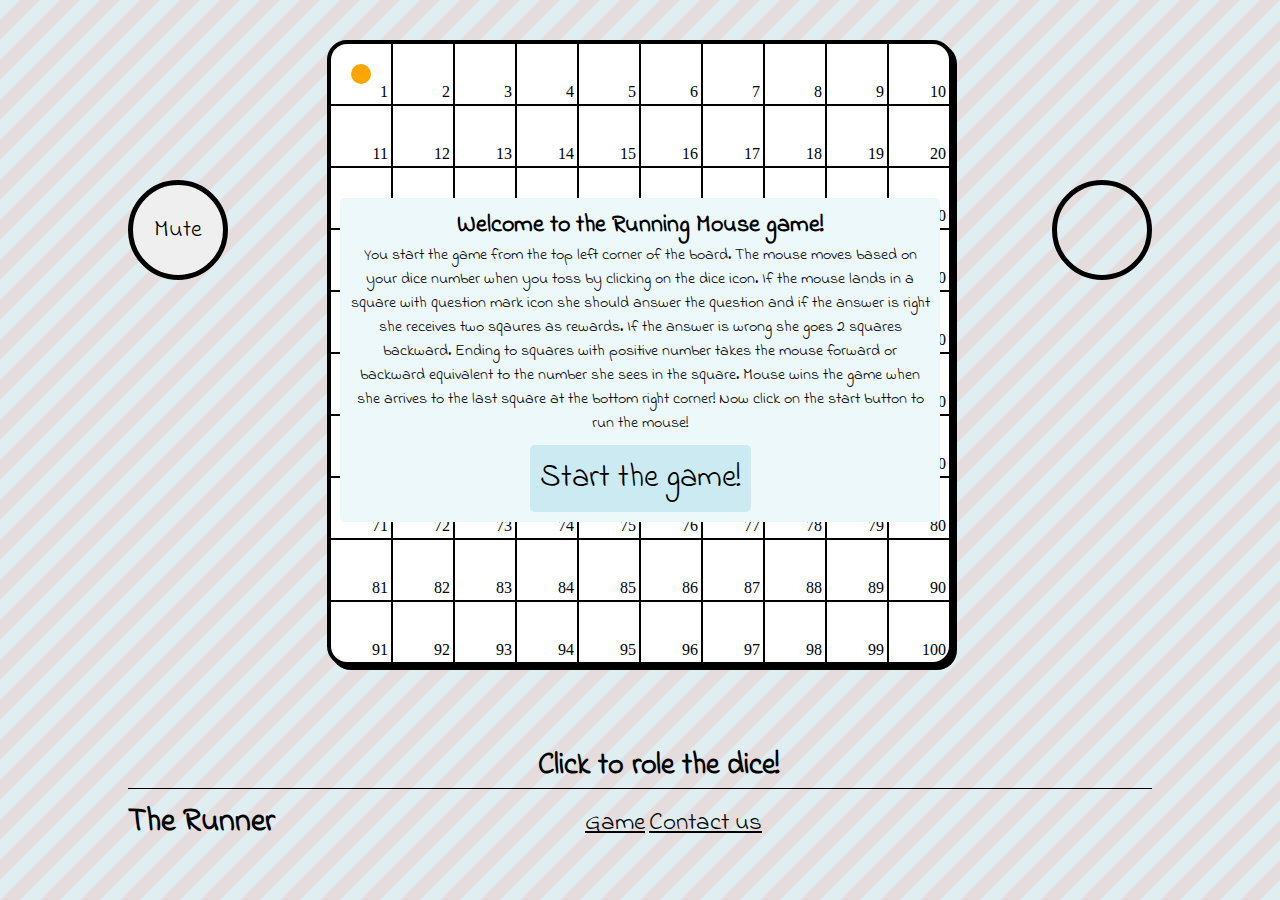
==== index.html @ 03ace8fe "Move utility functions to utilities.js" ====
<!DOCTYPE html>
<html lang="en">

<head>
    <meta charset="UTF-8">
    <meta name="viewport" content="width=device-width, initial-scale=1.0">
    <meta name="description" content="A board game">
    <meta http-equiv="X-UA-Compatible" content="ie=edge">
    <link rel="preconnect" href="https://fonts.googleapis.com">
    <link rel="preconnect" href="https://fonts.gstatic.com" crossorigin>
    <!--Fontawsome and google font-->
    <link rel="stylesheet" href="https://use.fontawesome.com/releases/v5.7.2/css/all.css"
        integrity="sha384-fnmOCqbTlWIlj8LyTjo7mOUStjsKC4pOpQbqyi7RrhN7udi9RwhKkMHpvLbHG9Sr" crossorigin="anonymous">
    <link href="https://fonts.googleapis.com/css2?family=Indie+Flower&display=swap" rel="stylesheet">
    <link rel="stylesheet" href="assets/css/style.css">
    <title>The Runner</title>
</head>

<body>
    <main>
        <section id="control-panel">
            <div id="stop-watch"></div>
            <button id="mute">mute</button>
        </section>
        <section class="game-items">
            <div id="game">
                <div>
                    <div id="user"></div>
                </div>
                <div></div>
                <div></div>
                <div></div>
                <div></div>
                <div></div>
                <div></div>
                <div></div>
                <div></div>
                <div></div>
                <div></div>
                <div></div>
                <div></div>
                <div></div>
                <div></div>
                <div></div>
                <div></div>
                <div></div>
                <div></div>
                <div></div>
                <div></div>
                <div></div>
                <div></div>
                <div></div>
                <div></div>
                <div></div>
                <div></div>
                <div></div>
                <div></div>
                <div></div>
                <div></div>
                <div></div>
                <div></div>
                <div></div>
                <div></div>
                <div></div>
                <div></div>
                <div></div>
                <div></div>
                <div></div>
                <div></div>
                <div></div>
                <div></div>
                <div></div>
                <div></div>
                <div></div>
                <div></div>
                <div></div>
                <div></div>
                <div></div>
                <div></div>
                <div></div>
                <div></div>
                <div></div>
                <div></div>
                <div></div>
                <div></div>
                <div></div>
                <div></div>
                <div></div>
                <div></div>
                <div></div>
                <div></div>
                <div></div>
                <div></div>
                <div></div>
                <div></div>
                <div></div>
                <div></div>
                <div></div>
                <div></div>
                <div></div>
                <div></div>
                <div></div>
                <div></div>
                <div></div>
                <div></div>
                <div></div>
                <div></div>
                <div></div>
                <div></div>
                <div></div>
                <div></div>
                <div></div>
                <div></div>
                <div></div>
                <div></div>
                <div></div>
                <div></div>
                <div></div>
                <div></div>
                <div></div>
                <div></div>
                <div></div>
                <div></div>
                <div></div>
                <div></div>
                <div></div>
                <div></div>
                <div></div>
            </div>
            <div id="choose-level">
                <h3>Choose game level</h3>
                <button id="basic">Basic</button>
                <button id="hard">Hard</button>
            </div>
            <div class=popup-gameStart>
                <h2>Welcome to the Running Mouse game!</h2>
                <p>You start the game from the top left corner of the board. The mouse moves based on your dice number
                    when you toss by clicking on the dice icon. If the mouse lands in a square with question mark icon
                    she should answer the question and if the answer is right she receives two sqaures as rewards.
                    If the answer is wrong she goes 2 squares backward.
                    Ending to squares with positive number takes the mouse forward or backward equivalent to the number
                    she sees in the square. Mouse wins the game when she arrives to
                    the last square at the bottom right corner! Now click on the start button to run the mouse!</p>
                <button id="startBtn">Start the game!</button>
            </div>
        </section>
        <section>
            <button id="dice">
                <i class="fas fa-dice fa-5x"></i>
            </button>
            <div>
                <p><strong>Click to role the dice!</strong></p>
            </div>
        </section>
        <section>
            <div class="popup-gameEnd">
                <h2 id="result"></h2>
                <button id="restartBtn">Restart</button>
            </div>
            <div class="popup-form">
                <div>
                    <h3 id="question">What is the sum of 4 and 5?</h3>
                    <div id="answers"></div>
                    <div id="submit">
                        <button>Submit your answer!</button>
                    </div>
                </div>
            </div>
        </section>
    </main>
    <!--Footer elements -->
    <footer>
        <h1>The Runner</h1>
        <nav>
            <a href="index.html">Game</a>
            <a href="contact.html">Contact us</a>
        </nav>
        <!--The social media-->
        <div class="social_media">
            <a href="https://www.instagram.com" target="_blank" rel="noopener"
                aria-label="Instagram (opens in a new tab)"><i class="fab fa-instagram"></i></a>
            <a href="https://www.twitter.com" target="_blank" rel="noopener"
                aria-label="Twitter (opens in a new tab)"><i class="fab fa-twitter"></i></a>
        </div>
    </footer>
    <script src="assets/js/utilities.js"></script>
    <script src="assets/js/challenges.js"></script>
    <script src="assets/js/game.js"></script>
    <script src="assets/js/toss.js"></script>
</body>

</html>
---- assets/css/style.css ----
/*Global styles*/
* {
    margin: 0;
    padding: 0;
    box-sizing: border-box;
}

body {
    counter-reset: block;
    background-color: #e0eef1;
    background-image: url("data:image/svg+xml,%3Csvg width='40' height='40' viewBox='0 0 40 40' xmlns='http://www.w3.org/2000/svg'%3E%3Cg fill='%23edc1be' fill-opacity='0.4' fill-rule='evenodd'%3E%3Cpath d='M0 40L40 0H20L0 20M40 40V20L20 40'/%3E%3C/g%3E%3C/svg%3E");
}

#stop-watch {
    width: 100px;
    height: 100px;
    font-family: 'Playball', cursive;
    font-size: 3rem;
    border: 5px solid #000;
    border-radius: 50%;
    text-align: center;
    position: absolute;
    right: 10%;
    top: 20%;
}

#answers {
    text-align: left;
    padding: 0 40px;
}



#mute {
    width: 100px;
    height: 100px;
    font-family: 'Indie Flower', cursive;
    font-size: 1.5rem;
    text-transform: capitalize;
    border: 5px solid #000;
    border-radius: 50%;
    padding: 10px;
    position: absolute;
    left: 10%;
    top: 20%;
}

#game {
    margin: 40px auto;
    display: grid;
    width: 626px;
    height: 626px;
    grid-template: repeat(10, 60px) / repeat(10, 60px);
    background: #000;
    gap: 2px;
    border: 4px solid black;
    border-radius: 20px;
    overflow: hidden;
    box-shadow: 4px 4px;
}



#game>div {
    background: #fff;
    display: flex;
    justify-content: center;
    align-items: center;
    font-family: 'Explora', cursive;
    position: relative;
}

#game>div::after {
    counter-increment: block;
    content: counter(block);
    position: absolute;
    right: 3px;
    bottom: 3px;
}

#game #user {
    width: 20px;
    height: 20px;
    border-radius: 50px;
    background: orange;
}

#choose-level {
    display: none;
    font-family: 'Indie Flower', cursive;
    font-size: 2rem;
    background-color: #edf8fa;
    border-radius: 10px;
    text-align: center;
    position: absolute;
    top: 40%;
    left: 50%;
    padding: 30px;
    transform: translate(-50%, -50%);
    z-index: 20;
}

#choose-level.show {
    display: block;
}

#choose-level button {
    display: block;
    margin-top: 20px;
    margin-left: 35%;
}

#dice {
    border: none;
    background-color: transparent;
    margin-left: 47%;
}

#dice~div {
    font-family: 'Indie Flower', cursive;
    margin-left: 42%;
    margin-top: 20px;
    font-size: 30px;
}


.popup-form {
    visibility: hidden;
    font-family: 'Indie Flower', cursive;
    width: 400px;
    text-align: center;
    position: absolute;
    top: 35%;
    left: 50%;
    transform: translate(-50%, -50%);
    border: 2px solid grey;
    border-radius: 5px;
    box-shadow: 10px 10px #e0eef1;
    padding: 10px;
    background-color: #fff;
}

.popup-form.visible {
    visibility: visible;
}

.popup-form #submit button {
    font-family: 'Indie Flower', cursive;
    font-size: 1rem;
    padding: 10px;
    background-color: #cbeaf1;
    border: none;
}

.popup-gameStart {
    font-family: 'Indie Flower', cursive;
    width: 600px;
    text-align: center;
    position: absolute;
    top: 40%;
    left: 50%;
    transform: translate(-50%, -50%);
    border: none;
    border-radius: 5px;
    padding: 10px;
    background-color: #edf8fa;
}

.popup-gameEnd {
    visibility: hidden;
    font-family: 'Indie Flower', cursive;
    font-size: 3rem;
    width: 300px;
    height: 250px;
    text-align: center;
    position: absolute;
    top: 41%;
    left: 50%;
    transform: translate(-50%, -50%);
    border: none;
    border-radius: 50px;
    padding: 20px;
    background-color: #edf8fa;
}



#startBtn,
#restartBtn,
#basic,
#hard {
    font-family: 'Indie Flower', cursive;
    font-size: 2rem;
    margin-top: 10px;
    padding: 10px;
    background-color: #cbeaf1;
    border: none;
    border-radius: 5px;
}

footer {
    display: flex;
    align-items: center;
    justify-content: space-between;
    font-family: 'Indie Flower', cursive;
    width: 80%;
    margin: 0 auto;
    padding: 10px 0;
    border-top: 1px solid #000;
}


footer nav a {
    font-size: 25px;
    color: #000;
}

footer .social_media i {
    font-size: 160%;
    color: #000;
    padding: 0 20px;
}

footer .social_media i:hover,
footer>h1:hover,
footer nav a:hover {
    color: rgb(112, 2, 2);
}

/*Contact form*/
.contact-form {
    display: flex;
    justify-content: center;
    margin: 20%;
}

.form {
    color: #000;
    background-color: grey;
    padding: 30px;
}

.form>h2 {
    color: #000;
    margin-bottom: 20px;
}

.form h2 i {
    padding: 10px;
}

.contact-form .form input {
    color: #000;
    width: 100%;
    height: 25px;
    margin: 5px 0 20px 0;
    border: 1px solid #fff;
    border-radius: 2px;
}

input[type=submit] {
    font-family: 'EB Garamond', serif;
    font-size: 15px;
    padding: 5px;
    min-height: 27px;
}

/* Media query for screen sizes from 700px wide and down*/
@media screen and (max-width: 700px) {

    #stop-watch,
    #mute {
        width: 40px;
        height: 40px;
        font-size: 2rem;
    }

    #stop-watch {
        right: 30%;
    }

    #mute {
        left: 5%;
    }

    #game {
        width: 286px;
        height: 286px;
        grid-template: repeat(10, 25px) / repeat(10, 25px);
    }

    .popup-gameStart {
        width: 300px;
        top: 60%;
        left: 50%;
    }

    .popup-gameEnd {
        top: 50%;
        left: 50%;
    }

    .popup-form {
        width: 350px;
        font-size: 15px;
        top: 45%;
    }

    #choose-level {
        width: 300px;
        height: 350px;
        top: 60%;
        left: 50%;
    }

    footer {
        flex-wrap: wrap;
        justify-content: center;
        margin-top: 20px;
    }

    footer .social_media i {
        padding: 10px 20px;
    }

    footer nav a {
        padding: 10px;
        justify-items: center;
    }

    #dice {
        margin-left: 40%;
    }


    #dice~div {
        margin-left: 28%;
    }

    .contact-form {
        width: 280px;
        margin: 50px auto;
    }
}

/* Media query for screen sizes from 1200px wide and down*/
@media screen and (max-width: 1200px) {
    .game-items {
        position: relative;
        top: 80px;
    }

    #stop-watch,
    #mute {
        width: 80px;
        height: 80px;
        top: 25px;
        right: 25%;
    }


    #mute {
        left: 25%;
        font-size: 18px;
    }

    #dice {
        margin-top: 60px;
    }
}
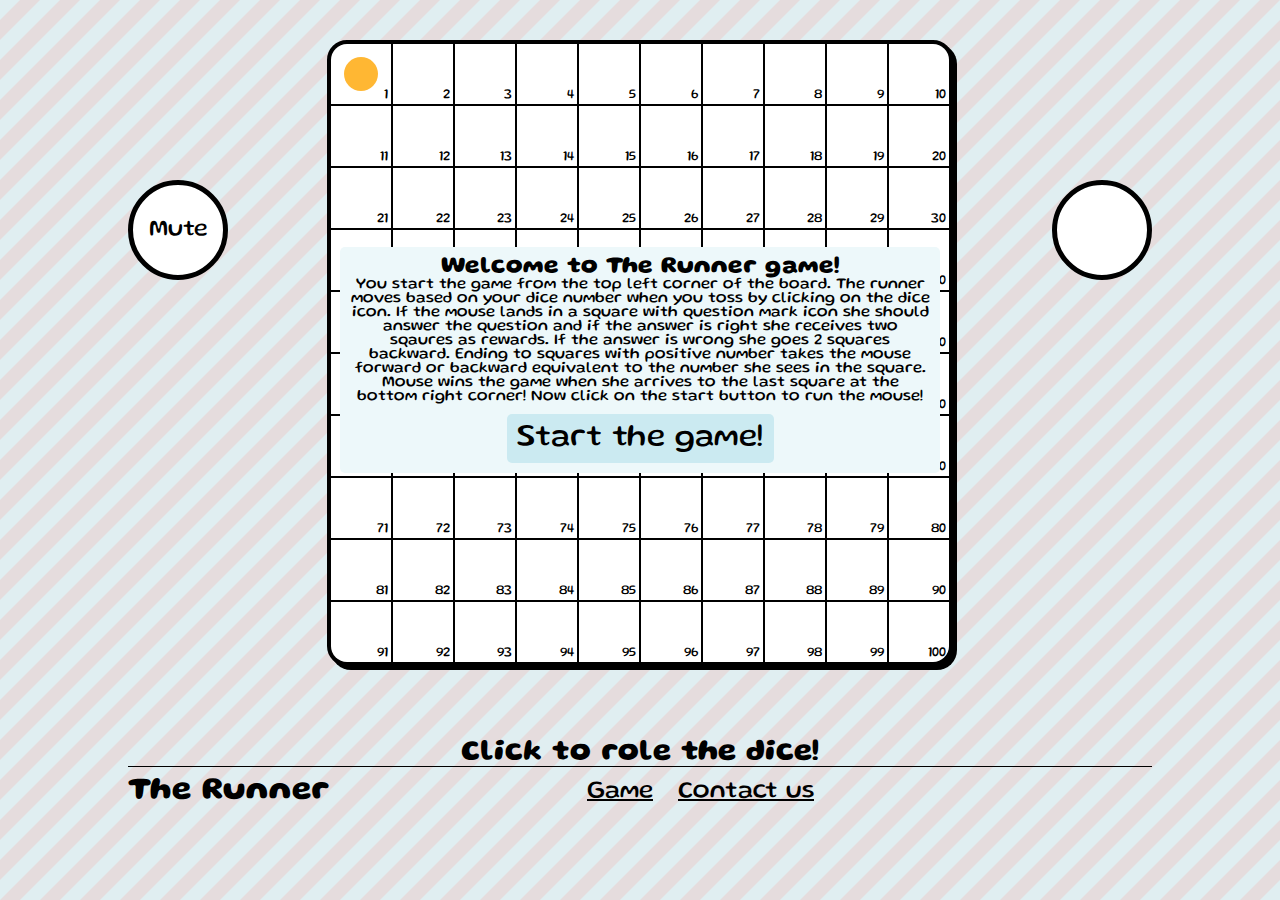
==== commit 9b8d112f: "Refactor style.css and choose new font" ====
--- a/index.html
+++ b/index.html
@@ -1,192 +1,209 @@
 <!DOCTYPE html>
 <html lang="en">
+    <head>
+        <meta charset="UTF-8" />
+        <meta name="viewport" content="width=device-width, initial-scale=1.0" />
+        <meta name="description" content="A board game" />
+        <meta http-equiv="X-UA-Compatible" content="ie=edge" />
+        <!--Fontawsome and google font-->
+        <link
+            rel="stylesheet"
+            href="https://use.fontawesome.com/releases/v5.7.2/css/all.css"
+            integrity="sha384-fnmOCqbTlWIlj8LyTjo7mOUStjsKC4pOpQbqyi7RrhN7udi9RwhKkMHpvLbHG9Sr"
+            crossorigin="anonymous"
+        />
+        <link rel="stylesheet" href="assets/css/style.css" />
+        <title>The Runner</title>
+    </head>
 
-<head>
-    <meta charset="UTF-8">
-    <meta name="viewport" content="width=device-width, initial-scale=1.0">
-    <meta name="description" content="A board game">
-    <meta http-equiv="X-UA-Compatible" content="ie=edge">
-    <link rel="preconnect" href="https://fonts.googleapis.com">
-    <link rel="preconnect" href="https://fonts.gstatic.com" crossorigin>
-    <!--Fontawsome and google font-->
-    <link rel="stylesheet" href="https://use.fontawesome.com/releases/v5.7.2/css/all.css"
-        integrity="sha384-fnmOCqbTlWIlj8LyTjo7mOUStjsKC4pOpQbqyi7RrhN7udi9RwhKkMHpvLbHG9Sr" crossorigin="anonymous">
-    <link href="https://fonts.googleapis.com/css2?family=Indie+Flower&display=swap" rel="stylesheet">
-    <link rel="stylesheet" href="assets/css/style.css">
-    <title>The Runner</title>
-</head>
-
-<body>
-    <main>
-        <section id="control-panel">
-            <div id="stop-watch"></div>
-            <button id="mute">mute</button>
-        </section>
-        <section class="game-items">
-            <div id="game">
+    <body>
+        <main>
+            <section id="control-panel">
+                <div id="stop-watch"></div>
+                <button id="mute">mute</button>
+            </section>
+            <section class="game-items">
+                <div id="game">
+                    <div>
+                        <div id="user">
+                            <i class="fas fa-running"></i>
+                        </div>
+                    </div>
+                    <div></div>
+                    <div></div>
+                    <div></div>
+                    <div></div>
+                    <div></div>
+                    <div></div>
+                    <div></div>
+                    <div></div>
+                    <div></div>
+                    <div></div>
+                    <div></div>
+                    <div></div>
+                    <div></div>
+                    <div></div>
+                    <div></div>
+                    <div></div>
+                    <div></div>
+                    <div></div>
+                    <div></div>
+                    <div></div>
+                    <div></div>
+                    <div></div>
+                    <div></div>
+                    <div></div>
+                    <div></div>
+                    <div></div>
+                    <div></div>
+                    <div></div>
+                    <div></div>
+                    <div></div>
+                    <div></div>
+                    <div></div>
+                    <div></div>
+                    <div></div>
+                    <div></div>
+                    <div></div>
+                    <div></div>
+                    <div></div>
+                    <div></div>
+                    <div></div>
+                    <div></div>
+                    <div></div>
+                    <div></div>
+                    <div></div>
+                    <div></div>
+                    <div></div>
+                    <div></div>
+                    <div></div>
+                    <div></div>
+                    <div></div>
+                    <div></div>
+                    <div></div>
+                    <div></div>
+                    <div></div>
+                    <div></div>
+                    <div></div>
+                    <div></div>
+                    <div></div>
+                    <div></div>
+                    <div></div>
+                    <div></div>
+                    <div></div>
+                    <div></div>
+                    <div></div>
+                    <div></div>
+                    <div></div>
+                    <div></div>
+                    <div></div>
+                    <div></div>
+                    <div></div>
+                    <div></div>
+                    <div></div>
+                    <div></div>
+                    <div></div>
+                    <div></div>
+                    <div></div>
+                    <div></div>
+                    <div></div>
+                    <div></div>
+                    <div></div>
+                    <div></div>
+                    <div></div>
+                    <div></div>
+                    <div></div>
+                    <div></div>
+                    <div></div>
+                    <div></div>
+                    <div></div>
+                    <div></div>
+                    <div></div>
+                    <div></div>
+                    <div></div>
+                    <div></div>
+                    <div></div>
+                    <div></div>
+                    <div></div>
+                    <div></div>
+                    <div></div>
+                    <div></div>
+                </div>
+                <div id="choose-level">
+                    <h3>Choose game level</h3>
+                    <button id="basic">Basic</button>
+                    <button id="hard">Hard</button>
+                </div>
+                <div class="popup-gameStart">
+                    <h2>Welcome to The Runner game!</h2>
+                    <p>
+                        You start the game from the top left corner of the
+                        board. The runner moves based on your dice number when
+                        you toss by clicking on the dice icon. If the mouse
+                        lands in a square with question mark icon she should
+                        answer the question and if the answer is right she
+                        receives two sqaures as rewards. If the answer is wrong
+                        she goes 2 squares backward. Ending to squares with
+                        positive number takes the mouse forward or backward
+                        equivalent to the number she sees in the square. Mouse
+                        wins the game when she arrives to the last square at the
+                        bottom right corner! Now click on the start button to
+                        run the mouse!
+                    </p>
+                    <button id="startBtn">Start the game!</button>
+                </div>
+            </section>
+            <section>
+                <button id="dice">
+                    <i class="fas fa-dice fa-5x"></i>
+                </button>
                 <div>
-                    <div id="user"></div>
-                </div>
-                <div></div>
-                <div></div>
-                <div></div>
-                <div></div>
-                <div></div>
-                <div></div>
-                <div></div>
-                <div></div>
-                <div></div>
-                <div></div>
-                <div></div>
-                <div></div>
-                <div></div>
-                <div></div>
-                <div></div>
-                <div></div>
-                <div></div>
-                <div></div>
-                <div></div>
-                <div></div>
-                <div></div>
-                <div></div>
-                <div></div>
-                <div></div>
-                <div></div>
-                <div></div>
-                <div></div>
-                <div></div>
-                <div></div>
-                <div></div>
-                <div></div>
-                <div></div>
-                <div></div>
-                <div></div>
-                <div></div>
-                <div></div>
-                <div></div>
-                <div></div>
-                <div></div>
-                <div></div>
-                <div></div>
-                <div></div>
-                <div></div>
-                <div></div>
-                <div></div>
-                <div></div>
-                <div></div>
-                <div></div>
-                <div></div>
-                <div></div>
-                <div></div>
-                <div></div>
-                <div></div>
-                <div></div>
-                <div></div>
-                <div></div>
-                <div></div>
-                <div></div>
-                <div></div>
-                <div></div>
-                <div></div>
-                <div></div>
-                <div></div>
-                <div></div>
-                <div></div>
-                <div></div>
-                <div></div>
-                <div></div>
-                <div></div>
-                <div></div>
-                <div></div>
-                <div></div>
-                <div></div>
-                <div></div>
-                <div></div>
-                <div></div>
-                <div></div>
-                <div></div>
-                <div></div>
-                <div></div>
-                <div></div>
-                <div></div>
-                <div></div>
-                <div></div>
-                <div></div>
-                <div></div>
-                <div></div>
-                <div></div>
-                <div></div>
-                <div></div>
-                <div></div>
-                <div></div>
-                <div></div>
-                <div></div>
-                <div></div>
-                <div></div>
-                <div></div>
-                <div></div>
-                <div></div>
+                    <p><strong>Click to role the dice!</strong></p>
+                </div>
+            </section>
+            <section>
+                <div class="popup-gameEnd">
+                    <h2 id="result"></h2>
+                    <button id="restartBtn">Restart</button>
+                </div>
+                <div class="question-popup">
+                    <div>
+                        <h3 id="question"></h3>
+                        <div id="answers"></div>
+                        <div id="submit">
+                            <button>Submit your answer!</button>
+                        </div>
+                    </div>
+                </div>
+            </section>
+        </main>
+        <!--Footer elements -->
+        <footer>
+            <h1>The Runner</h1>
+            <nav>
+                <a href="index.html">Game</a>
+                <a href="contact.html">Contact us</a>
+            </nav>
+            <!--The social media-->
+            <div class="social_media">
+                <a
+                    href="https://www.instagram.com"
+                    target="_blank"
+                    rel="noopener"
+                    aria-label="Instagram (opens in a new tab)"
+                    ><i class="fab fa-instagram"></i
+                ></a>
+                <a
+                    href="https://www.twitter.com"
+                    target="_blank"
+                    rel="noopener"
+                    aria-label="Twitter (opens in a new tab)"
+                    ><i class="fab fa-twitter"></i
+                ></a>
             </div>
-            <div id="choose-level">
-                <h3>Choose game level</h3>
-                <button id="basic">Basic</button>
-                <button id="hard">Hard</button>
-            </div>
-            <div class=popup-gameStart>
-                <h2>Welcome to the Running Mouse game!</h2>
-                <p>You start the game from the top left corner of the board. The mouse moves based on your dice number
-                    when you toss by clicking on the dice icon. If the mouse lands in a square with question mark icon
-                    she should answer the question and if the answer is right she receives two sqaures as rewards.
-                    If the answer is wrong she goes 2 squares backward.
-                    Ending to squares with positive number takes the mouse forward or backward equivalent to the number
-                    she sees in the square. Mouse wins the game when she arrives to
-                    the last square at the bottom right corner! Now click on the start button to run the mouse!</p>
-                <button id="startBtn">Start the game!</button>
-            </div>
-        </section>
-        <section>
-            <button id="dice">
-                <i class="fas fa-dice fa-5x"></i>
-            </button>
-            <div>
-                <p><strong>Click to role the dice!</strong></p>
-            </div>
-        </section>
-        <section>
-            <div class="popup-gameEnd">
-                <h2 id="result"></h2>
-                <button id="restartBtn">Restart</button>
-            </div>
-            <div class="popup-form">
-                <div>
-                    <h3 id="question">What is the sum of 4 and 5?</h3>
-                    <div id="answers"></div>
-                    <div id="submit">
-                        <button>Submit your answer!</button>
-                    </div>
-                </div>
-            </div>
-        </section>
-    </main>
-    <!--Footer elements -->
-    <footer>
-        <h1>The Runner</h1>
-        <nav>
-            <a href="index.html">Game</a>
-            <a href="contact.html">Contact us</a>
-        </nav>
-        <!--The social media-->
-        <div class="social_media">
-            <a href="https://www.instagram.com" target="_blank" rel="noopener"
-                aria-label="Instagram (opens in a new tab)"><i class="fab fa-instagram"></i></a>
-            <a href="https://www.twitter.com" target="_blank" rel="noopener"
-                aria-label="Twitter (opens in a new tab)"><i class="fab fa-twitter"></i></a>
-        </div>
-    </footer>
-    <script src="assets/js/utilities.js"></script>
-    <script src="assets/js/challenges.js"></script>
-    <script src="assets/js/game.js"></script>
-    <script src="assets/js/toss.js"></script>
-</body>
-
-</html>+        </footer>
+        <script src="assets/js/utilities.js"></script>
+        <script src="assets/js/challenges.js"></script>
+        <script src="assets/js/game.js"></script>
+    </body>
+</html>
--- a/assets/css/style.css
+++ b/assets/css/style.css
@@ -1,8 +1,11 @@
 /*Global styles*/
+@import url("https://fonts.googleapis.com/css2?family=Gluten&family=Mulish&display=swap");
+
 * {
     margin: 0;
     padding: 0;
     box-sizing: border-box;
+    font-family: "Gluten", cursive;
 }
 
 body {
@@ -11,36 +14,32 @@
     background-image: url("data:image/svg+xml,%3Csvg width='40' height='40' viewBox='0 0 40 40' xmlns='http://www.w3.org/2000/svg'%3E%3Cg fill='%23edc1be' fill-opacity='0.4' fill-rule='evenodd'%3E%3Cpath d='M0 40L40 0H20L0 20M40 40V20L20 40'/%3E%3C/g%3E%3C/svg%3E");
 }
 
-#stop-watch {
+#control-panel {
+    display: flex;
+    justify-content: space-around;
+}
+
+#control-panel #stop-watch,
+#control-panel #mute {
+    display: flex;
+    justify-content: center;
+    align-items: center;
     width: 100px;
     height: 100px;
-    font-family: 'Playball', cursive;
+    background: #fff;
+
     font-size: 3rem;
     border: 5px solid #000;
     border-radius: 50%;
     text-align: center;
     position: absolute;
+    text-transform: capitalize;
     right: 10%;
     top: 20%;
 }
 
-#answers {
-    text-align: left;
-    padding: 0 40px;
-}
-
-
-
-#mute {
-    width: 100px;
-    height: 100px;
-    font-family: 'Indie Flower', cursive;
+#control-panel #mute {
     font-size: 1.5rem;
-    text-transform: capitalize;
-    border: 5px solid #000;
-    border-radius: 50%;
-    padding: 10px;
-    position: absolute;
     left: 10%;
     top: 20%;
 }
@@ -59,35 +58,39 @@
     box-shadow: 4px 4px;
 }
 
-
-
-#game>div {
+#game > div {
     background: #fff;
     display: flex;
     justify-content: center;
     align-items: center;
-    font-family: 'Explora', cursive;
+    font-size: 30px;
     position: relative;
 }
 
-#game>div::after {
+#game > div::after {
     counter-increment: block;
     content: counter(block);
     position: absolute;
     right: 3px;
     bottom: 3px;
+    font-size: 14px;
 }
 
 #game #user {
-    width: 20px;
-    height: 20px;
+    position: absolute;
+    width: 34px;
+    height: 34px;
+    display: flex;
+    align-items: center;
+    justify-content: center;
     border-radius: 50px;
     background: orange;
+    opacity: 0.8;
+    font-size: 1.4rem;
 }
 
 #choose-level {
     display: none;
-    font-family: 'Indie Flower', cursive;
     font-size: 2rem;
     background-color: #edf8fa;
     border-radius: 10px;
@@ -116,17 +119,14 @@
     margin-left: 47%;
 }
 
-#dice~div {
-    font-family: 'Indie Flower', cursive;
-    margin-left: 42%;
+#dice ~ div {
     margin-top: 20px;
     font-size: 30px;
-}
-
-
-.popup-form {
+    text-align: center;
+}
+
+.question-popup {
     visibility: hidden;
-    font-family: 'Indie Flower', cursive;
     width: 400px;
     text-align: center;
     position: absolute;
@@ -140,12 +140,19 @@
     background-color: #fff;
 }
 
-.popup-form.visible {
+.question-popup.visible {
     visibility: visible;
 }
 
-.popup-form #submit button {
-    font-family: 'Indie Flower', cursive;
+.question-popup #answers {
+    text-align: left;
+    padding: 10px 80px;
+}
+.question-popup #answers label {
+    margin-left: 5px;
+}
+
+.question-popup #submit button {
     font-size: 1rem;
     padding: 10px;
     background-color: #cbeaf1;
@@ -153,7 +160,6 @@
 }
 
 .popup-gameStart {
-    font-family: 'Indie Flower', cursive;
     width: 600px;
     text-align: center;
     position: absolute;
@@ -168,7 +174,6 @@
 
 .popup-gameEnd {
     visibility: hidden;
-    font-family: 'Indie Flower', cursive;
     font-size: 3rem;
     width: 300px;
     height: 250px;
@@ -182,14 +187,11 @@
     padding: 20px;
     background-color: #edf8fa;
 }
-
-
 
 #startBtn,
 #restartBtn,
 #basic,
 #hard {
-    font-family: 'Indie Flower', cursive;
     font-size: 2rem;
     margin-top: 10px;
     padding: 10px;
@@ -202,17 +204,16 @@
     display: flex;
     align-items: center;
     justify-content: space-between;
-    font-family: 'Indie Flower', cursive;
     width: 80%;
     margin: 0 auto;
     padding: 10px 0;
     border-top: 1px solid #000;
 }
 
-
 footer nav a {
     font-size: 25px;
     color: #000;
+    padding: 10px;
 }
 
 footer .social_media i {
@@ -222,7 +223,7 @@
 }
 
 footer .social_media i:hover,
-footer>h1:hover,
+footer > h1:hover,
 footer nav a:hover {
     color: rgb(112, 2, 2);
 }
@@ -240,7 +241,7 @@
     padding: 30px;
 }
 
-.form>h2 {
+.form > h2 {
     color: #000;
     margin-bottom: 20px;
 }
@@ -258,8 +259,8 @@
     border-radius: 2px;
 }
 
-input[type=submit] {
-    font-family: 'EB Garamond', serif;
+input[type="submit"] {
+    font-family: "EB Garamond", serif;
     font-size: 15px;
     padding: 5px;
     min-height: 27px;
@@ -267,30 +268,35 @@
 
 /* Media query for screen sizes from 700px wide and down*/
 @media screen and (max-width: 700px) {
-
-    #stop-watch,
-    #mute {
+    #game #user {
+        width: 18px;
+        height: 18px;
+        font-size: 0.8rem;
+    }
+    #control-panel #stop-watch,
+    #control-panel #mute {
         width: 40px;
         height: 40px;
         font-size: 2rem;
     }
 
-    #stop-watch {
-        right: 30%;
-    }
-
-    #mute {
-        left: 5%;
-    }
-
     #game {
         width: 286px;
         height: 286px;
-        grid-template: repeat(10, 25px) / repeat(10, 25px);
+        grid-template: repeat(10, 26px) / repeat(10, 26px);
+        box-shadow: 2px 2px;
+    }
+    #game > div {
+        font-size: 18px;
+    }
+    #game > div::after {
+        font-size: 7px;
+        bottom: 2px;
+        right: 2px;
     }
 
     .popup-gameStart {
-        width: 300px;
+        width: 94%;
         top: 60%;
         left: 50%;
     }
@@ -300,15 +306,14 @@
         left: 50%;
     }
 
-    .popup-form {
+    .question-popup {
         width: 350px;
         font-size: 15px;
         top: 45%;
     }
 
     #choose-level {
-        width: 300px;
-        height: 350px;
+        width: 90%;
         top: 60%;
         left: 50%;
     }
@@ -323,6 +328,10 @@
         padding: 10px 20px;
     }
 
+    footer h1 {
+        padding-right: 10px;
+    }
+
     footer nav a {
         padding: 10px;
         justify-items: center;
@@ -330,11 +339,6 @@
 
     #dice {
         margin-left: 40%;
-    }
-
-
-    #dice~div {
-        margin-left: 28%;
     }
 
     .contact-form {
@@ -350,21 +354,22 @@
         top: 80px;
     }
 
-    #stop-watch,
-    #mute {
+    #control-panel {
+        width: 286px;
+        position: absolute;
+        left: 50%;
+        top: 20px;
+        transform: translate(-50%);
+    }
+
+    #control-panel #stop-watch,
+    #control-panel #mute {
+        position: relative;
         width: 80px;
         height: 80px;
-        top: 25px;
-        right: 25%;
-    }
-
-
-    #mute {
-        left: 25%;
-        font-size: 18px;
     }
 
     #dice {
         margin-top: 60px;
     }
-}+}
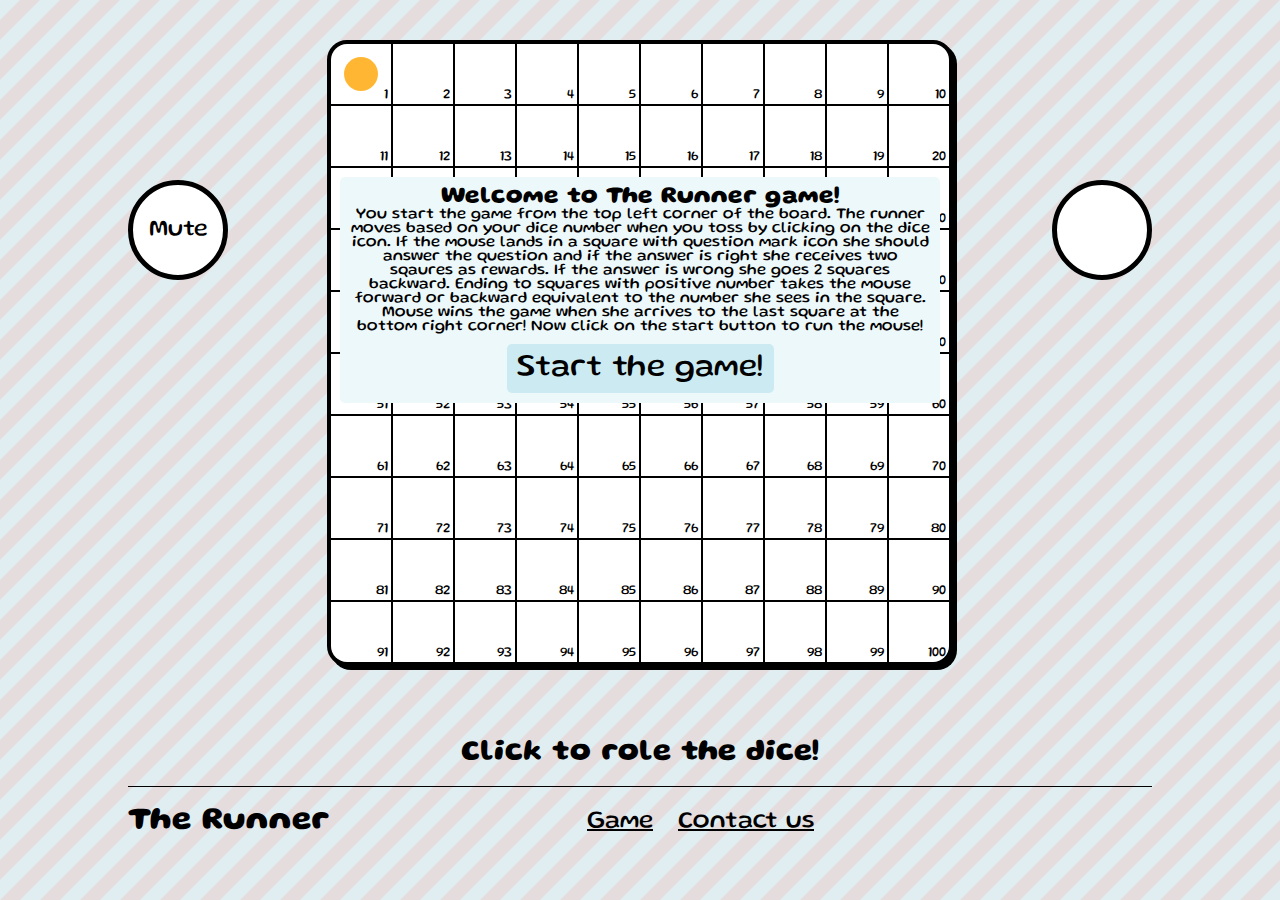
==== commit d788b9e4: "Add notofications for user" ====
--- a/index.html
+++ b/index.html
@@ -23,6 +23,10 @@
                 <button id="mute">mute</button>
             </section>
             <section class="game-items">
+                <div id="notifications">
+                    <div id="success">Congrats!</div>
+                    <div id="fail">Oh no!</div>
+                </div>
                 <div id="game">
                     <div>
                         <div id="user">
--- a/assets/css/style.css
+++ b/assets/css/style.css
@@ -27,7 +27,7 @@
     width: 100px;
     height: 100px;
     background: #fff;
-
+    z-index: 10;
     font-size: 3rem;
     border: 5px solid #000;
     border-radius: 50%;
@@ -43,7 +43,34 @@
     left: 10%;
     top: 20%;
 }
-
+.game-items {
+    position: relative;
+}
+
+.game-items #notifications {
+    position: absolute;
+    left: 50%;
+    top: 50%;
+    transform: translate(-50%, -50%);
+    z-index: 1;
+    font-size: 60px;
+    text-transform: uppercase;
+    color: #fff;
+    text-shadow: 1px 1px 5px #000, 0 0 1em rgba(0, 0, 0, 0.4);
+}
+.game-items #notifications > div {
+    position: absolute;
+    left: 50%;
+    opacity: 0;
+    visibility: hidden;
+    transform: translate(-50%, -70px);
+    transition: opacity 1s, visibility 1s, transform 1s;
+}
+.game-items #notifications > div.show {
+    opacity: 1;
+    visibility: visible;
+    transform: translate(-50%, 0);
+}
 #game {
     margin: 40px auto;
     display: grid;
@@ -206,8 +233,9 @@
     justify-content: space-between;
     width: 80%;
     margin: 0 auto;
-    padding: 10px 0;
+    padding: 20px 0px;
     border-top: 1px solid #000;
+    margin-top: 20px;
 }
 
 footer nav a {
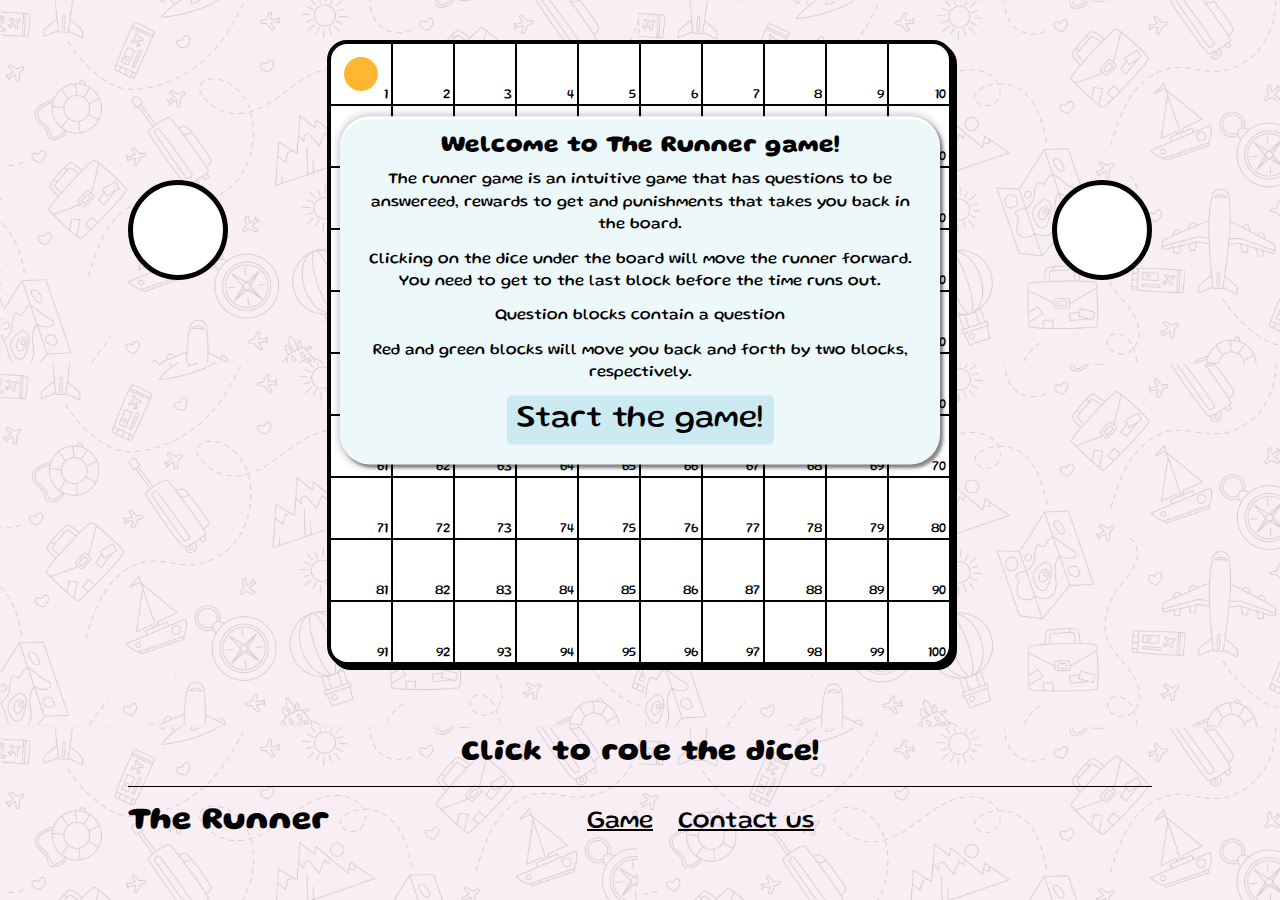
==== commit 52337298: "Change game start intro text" ====
--- a/index.html
+++ b/index.html
@@ -20,7 +20,7 @@
         <main>
             <section id="control-panel">
                 <div id="stop-watch"></div>
-                <button id="mute">mute</button>
+                <button id="mute"><i class="fas fa-volume-down"></i></button>
             </section>
             <section class="game-items">
                 <div id="notifications">
@@ -141,18 +141,19 @@
                 <div class="popup-gameStart">
                     <h2>Welcome to The Runner game!</h2>
                     <p>
-                        You start the game from the top left corner of the
-                        board. The runner moves based on your dice number when
-                        you toss by clicking on the dice icon. If the mouse
-                        lands in a square with question mark icon she should
-                        answer the question and if the answer is right she
-                        receives two sqaures as rewards. If the answer is wrong
-                        she goes 2 squares backward. Ending to squares with
-                        positive number takes the mouse forward or backward
-                        equivalent to the number she sees in the square. Mouse
-                        wins the game when she arrives to the last square at the
-                        bottom right corner! Now click on the start button to
-                        run the mouse!
+                        The runner game is an intuitive game that has questions
+                        to be answereed, rewards to get and punishments that
+                        takes you back in the board.
+                    </p>
+                    <p>
+                        Clicking on the dice under the board will move the
+                        runner forward. You need to get to the last block before
+                        the time runs out.
+                    </p>
+                    <p>Question blocks contain a question</p>
+                    <p>
+                        Red and green blocks will move you back and forth by two
+                        blocks, respectively.
                     </p>
                     <button id="startBtn">Start the game!</button>
                 </div>
--- a/assets/css/style.css
+++ b/assets/css/style.css
@@ -10,8 +10,9 @@
 
 body {
     counter-reset: block;
-    background-color: #e0eef1;
-    background-image: url("data:image/svg+xml,%3Csvg width='40' height='40' viewBox='0 0 40 40' xmlns='http://www.w3.org/2000/svg'%3E%3Cg fill='%23edc1be' fill-opacity='0.4' fill-rule='evenodd'%3E%3Cpath d='M0 40L40 0H20L0 20M40 40V20L20 40'/%3E%3C/g%3E%3C/svg%3E");
+    background-color: #f9eef4;
+    background-image: url(../images/bg.jpg);
+    background-size: 100%;
 }
 
 #control-panel {
@@ -27,22 +28,22 @@
     width: 100px;
     height: 100px;
     background: #fff;
-    z-index: 10;
     font-size: 3rem;
     border: 5px solid #000;
     border-radius: 50%;
     text-align: center;
     position: absolute;
+    z-index: 10;
     text-transform: capitalize;
     right: 10%;
     top: 20%;
 }
 
 #control-panel #mute {
-    font-size: 1.5rem;
     left: 10%;
     top: 20%;
 }
+
 .game-items {
     position: relative;
 }
@@ -71,6 +72,7 @@
     visibility: visible;
     transform: translate(-50%, 0);
 }
+
 #game {
     margin: 40px auto;
     display: grid;
@@ -120,7 +122,7 @@
     display: none;
     font-size: 2rem;
     background-color: #edf8fa;
-    border-radius: 10px;
+    border-radius: 30px;
     text-align: center;
     position: absolute;
     top: 40%;
@@ -128,6 +130,8 @@
     padding: 30px;
     transform: translate(-50%, -50%);
     z-index: 20;
+    box-shadow: 0 0 10px rgba(0, 0, 0, 0.3), 3px 3px 3px rgba(0, 0, 0, 0.4),
+        inset 0 3px 2px #fff;
 }
 
 #choose-level.show {
@@ -160,11 +164,12 @@
     top: 35%;
     left: 50%;
     transform: translate(-50%, -50%);
-    border: 2px solid grey;
-    border-radius: 5px;
+    border-radius: 30px;
     box-shadow: 10px 10px #e0eef1;
     padding: 10px;
     background-color: #fff;
+    box-shadow: 0 0 10px rgba(0, 0, 0, 0.3), 3px 3px 3px rgba(0, 0, 0, 0.4),
+        inset 0 3px 2px #fff;
 }
 
 .question-popup.visible {
@@ -175,6 +180,9 @@
     text-align: left;
     padding: 10px 80px;
 }
+.question-popup #answers > div {
+    padding: 5px 0;
+}
 .question-popup #answers label {
     margin-left: 5px;
 }
@@ -190,29 +198,38 @@
     width: 600px;
     text-align: center;
     position: absolute;
+    z-index: 2;
     top: 40%;
     left: 50%;
     transform: translate(-50%, -50%);
     border: none;
-    border-radius: 5px;
-    padding: 10px;
+    border-radius: 30px;
+    padding: 20px;
     background-color: #edf8fa;
+    box-shadow: 0 0 10px rgba(0, 0, 0, 0.3), 3px 3px 3px rgba(0, 0, 0, 0.4),
+        inset 0 3px 2px #fff;
+}
+
+.popup-gameStart p {
+    margin-top: 12px;
+    line-height: 1.4;
 }
 
 .popup-gameEnd {
     visibility: hidden;
     font-size: 3rem;
     width: 300px;
-    height: 250px;
     text-align: center;
     position: absolute;
     top: 41%;
     left: 50%;
     transform: translate(-50%, -50%);
     border: none;
-    border-radius: 50px;
+    border-radius: 30px;
     padding: 20px;
     background-color: #edf8fa;
+    box-shadow: 0 0 10px rgba(0, 0, 0, 0.3), 3px 3px 3px rgba(0, 0, 0, 0.4),
+        inset 0 3px 2px #fff;
 }
 
 #startBtn,
@@ -232,10 +249,9 @@
     align-items: center;
     justify-content: space-between;
     width: 80%;
-    margin: 0 auto;
-    padding: 20px 0px;
+    margin: 20px auto;
+    padding: 20px 0;
     border-top: 1px solid #000;
-    margin-top: 20px;
 }
 
 footer nav a {
@@ -256,42 +272,96 @@
     color: rgb(112, 2, 2);
 }
 
-/*Contact form*/
-.contact-form {
+/* Contact page */
+#contact-page {
+    height: 100vh;
+    display: flex;
+    flex-direction: column;
+}
+#contact-page main {
+    position: relative;
+    flex-grow: 1;
     display: flex;
     justify-content: center;
-    margin: 20%;
-}
-
-.form {
+    align-items: center;
+}
+#contact-page main #contact-form {
+    width: 60%;
+    text-align: center;
+}
+#contact-page main #contact-form > a {
+    font-size: 80px;
     color: #000;
-    background-color: grey;
-    padding: 30px;
-}
-
-.form > h2 {
+}
+#contact-page main #contact-form #form-container {
+    margin-top: 30px;
+    padding: 40px 20px;
+    background-color: #cbeaf1;
+    border-radius: 10px;
+    box-shadow: 4px 4px;
+    text-align: center;
+}
+#contact-page main #contact-form #form-container #thank-you,
+#contact-page main #contact-form #form-container #fail-send {
+    display: none;
+}
+#contact-page main #contact-form #form-container #thank-you.show,
+#contact-page main #contact-form #form-container #fail-send.show {
+    display: block;
+}
+#contact-page main #contact-form #form-container .notification {
+    margin-bottom: 30px;
+}
+#contact-page main #contact-form #form-container form {
+    text-align: left;
+}
+#contact-page main #contact-form #form-container form.hide {
+    display: none;
+}
+#contact-page main #contact-form a {
     color: #000;
-    margin-bottom: 20px;
-}
-
-.form h2 i {
-    padding: 10px;
-}
-
-.contact-form .form input {
-    color: #000;
+    margin-left: 15px;
+    text-decoration: none;
+    position: relative;
+}
+#contact-page main #contact-form a:after {
+    content: "";
     width: 100%;
-    height: 25px;
-    margin: 5px 0 20px 0;
-    border: 1px solid #fff;
-    border-radius: 2px;
-}
-
-input[type="submit"] {
-    font-family: "EB Garamond", serif;
-    font-size: 15px;
-    padding: 5px;
-    min-height: 27px;
+    height: 2px;
+    position: absolute;
+    bottom: -4px;
+    left: 0;
+    background-color: #000;
+}
+#contact-page main #contact-form label,
+#contact-page main #contact-form input:not([type="submit"]),
+#contact-page main #contact-form textarea {
+    display: block;
+    width: 100%;
+}
+#contact-page main #contact-form label {
+    margin-top: 20px;
+}
+#contact-page main #contact-form input,
+#contact-page main #contact-form textarea {
+    padding: 10px;
+    margin-top: 3px;
+    border: 2px solid #1b5c6b;
+    outline-color: #1d373d;
+    border-radius: 3px;
+    font-size: 16px;
+}
+#contact-page main #contact-form input[type="submit"] {
+    background-color: #51b3c9;
+    border: 2px solid #1d6271;
+    padding: 10px;
+    color: #fff;
+    font-size: 16px;
+
+    border: none;
+    border-radius: 3px;
+    margin-top: 20px;
+    cursor: pointer;
 }
 
 /* Media query for screen sizes from 700px wide and down*/
@@ -369,9 +439,8 @@
         margin-left: 40%;
     }
 
-    .contact-form {
-        width: 280px;
-        margin: 50px auto;
+    #contact-page main #contact-form {
+        width: 90%;
     }
 }
 
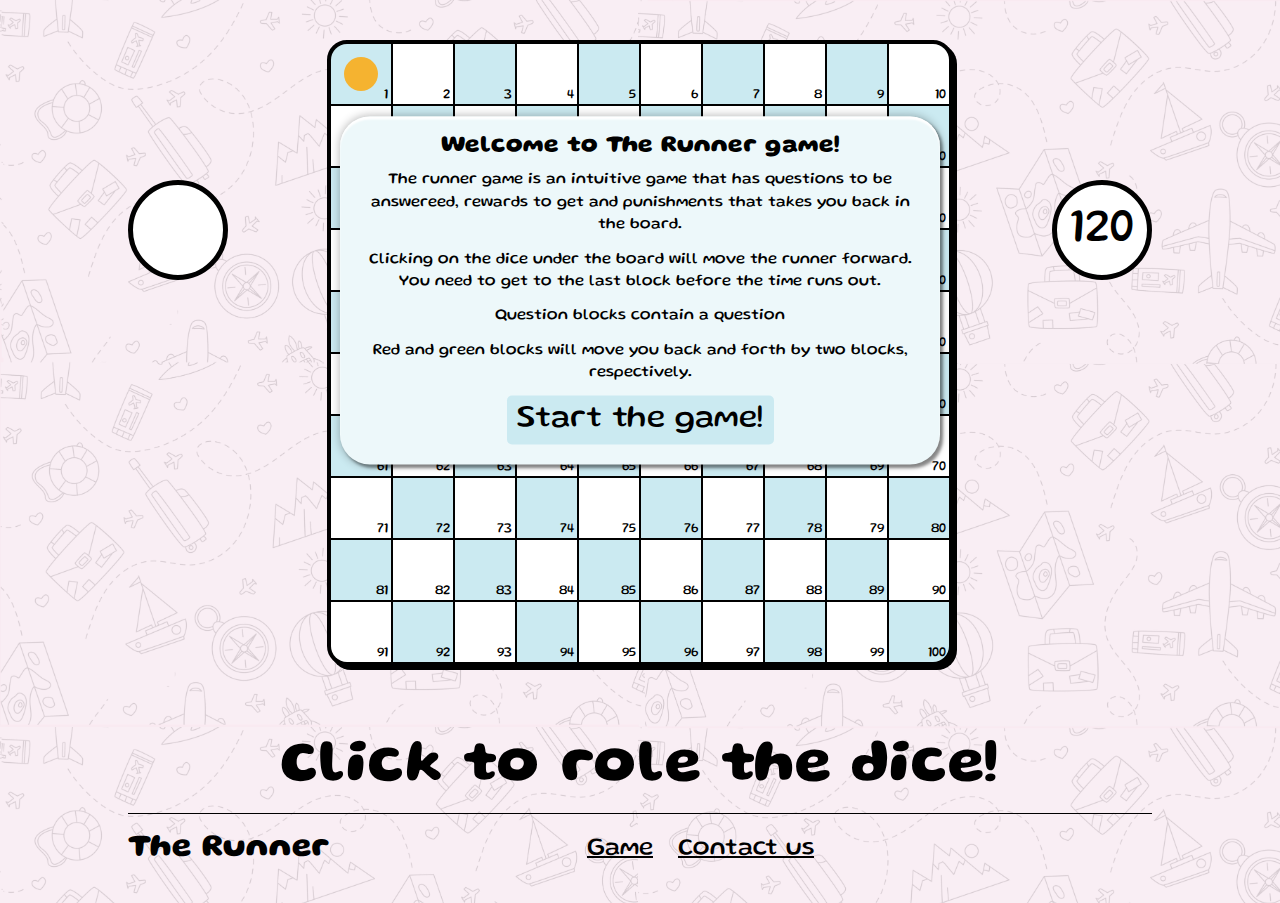
==== commit 10b31d15: "Fix accessibility for headings" ====
--- a/index.html
+++ b/index.html
@@ -20,7 +20,9 @@
         <main>
             <section id="control-panel">
                 <div id="stop-watch"></div>
-                <button id="mute"><i class="fas fa-volume-down"></i></button>
+                <button id="mute" aria-label="mute or unmute the sound">
+                    <i class="fas fa-volume-down"></i>
+                </button>
             </section>
             <section class="game-items">
                 <div id="notifications">
@@ -159,21 +161,21 @@
                 </div>
             </section>
             <section>
-                <button id="dice">
+                <button id="dice" aria-label="dice">
                     <i class="fas fa-dice fa-5x"></i>
                 </button>
                 <div>
-                    <p><strong>Click to role the dice!</strong></p>
+                    <h1>Click to role the dice!</h1>
                 </div>
             </section>
             <section>
                 <div class="popup-gameEnd">
-                    <h2 id="result"></h2>
+                    <h2 id="result">Result of the game will be shown here</h2>
                     <button id="restartBtn">Restart</button>
                 </div>
                 <div class="question-popup">
                     <div>
-                        <h3 id="question"></h3>
+                        <h3 id="question">Question will be loaded when user is in the question block</h3>
                         <div id="answers"></div>
                         <div id="submit">
                             <button>Submit your answer!</button>
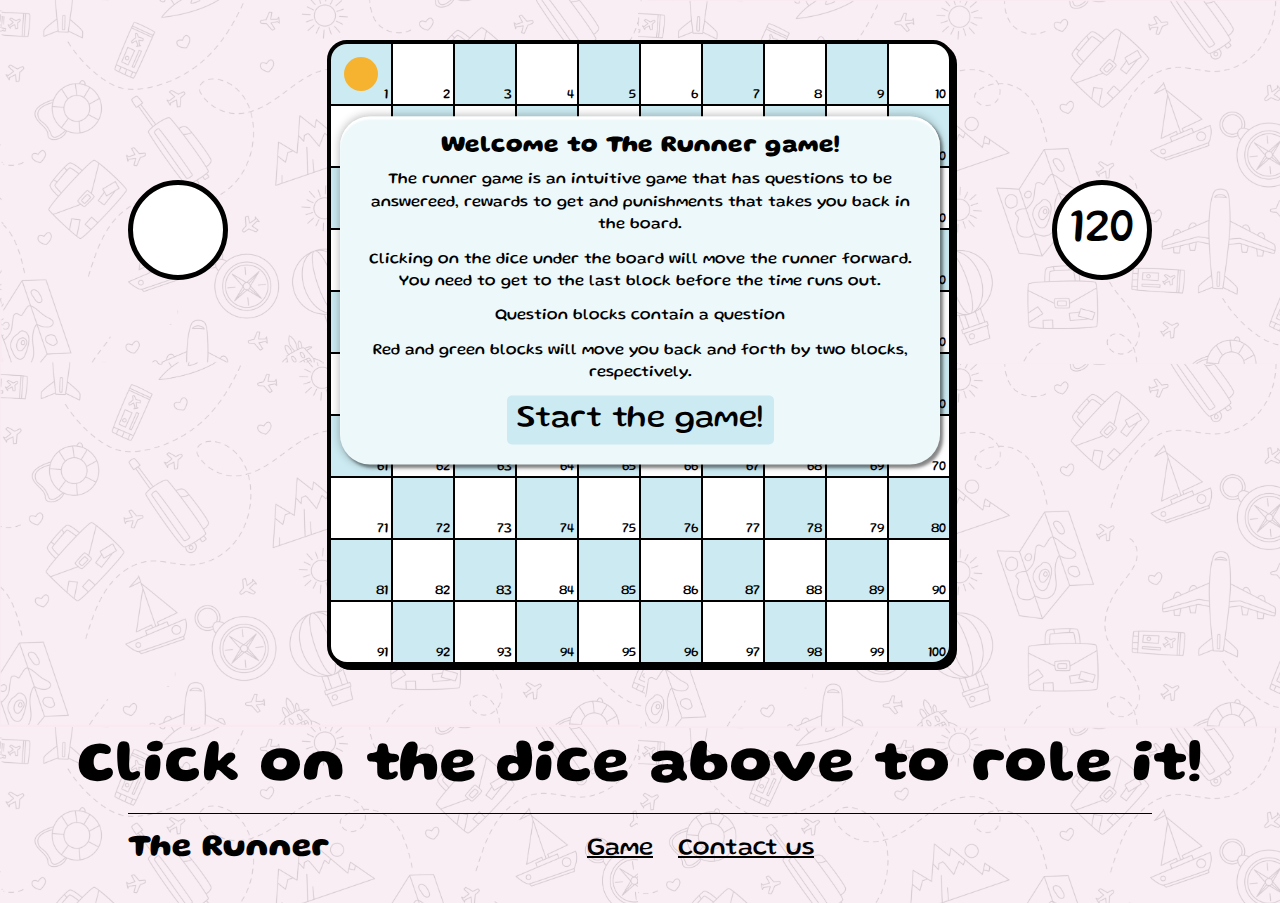
==== commit 02a09f18: "Add favicon" ====
--- a/index.html
+++ b/index.html
@@ -3,7 +3,7 @@
     <head>
         <meta charset="UTF-8" />
         <meta name="viewport" content="width=device-width, initial-scale=1.0" />
-        <meta name="description" content="A board game" />
+        <meta name="description" content="The runner board game" />
         <meta http-equiv="X-UA-Compatible" content="ie=edge" />
         <!--Fontawsome and google font-->
         <link
@@ -11,6 +11,11 @@
             href="https://use.fontawesome.com/releases/v5.7.2/css/all.css"
             integrity="sha384-fnmOCqbTlWIlj8LyTjo7mOUStjsKC4pOpQbqyi7RrhN7udi9RwhKkMHpvLbHG9Sr"
             crossorigin="anonymous"
+        />
+        <link
+            rel="shortcut icon"
+            type="image/png"
+            href="assets/images/favicon.png"
         />
         <link rel="stylesheet" href="assets/css/style.css" />
         <title>The Runner</title>
@@ -165,7 +170,7 @@
                     <i class="fas fa-dice fa-5x"></i>
                 </button>
                 <div>
-                    <h1>Click to role the dice!</h1>
+                    <h1>Click on the dice above to role it!</h1>
                 </div>
             </section>
             <section>
@@ -175,7 +180,10 @@
                 </div>
                 <div class="question-popup">
                     <div>
-                        <h3 id="question">Question will be loaded when user is in the question block</h3>
+                        <h3 id="question">
+                            Question will be loaded when user is in the question
+                            block
+                        </h3>
                         <div id="answers"></div>
                         <div id="submit">
                             <button>Submit your answer!</button>
--- a/assets/css/style.css
+++ b/assets/css/style.css
@@ -352,8 +352,7 @@
     font-size: 16px;
 }
 #contact-page main #contact-form input[type="submit"] {
-    background-color: #51b3c9;
-    border: 2px solid #1d6271;
+    background-color: #000;
     padding: 10px;
     color: #fff;
     font-size: 16px;
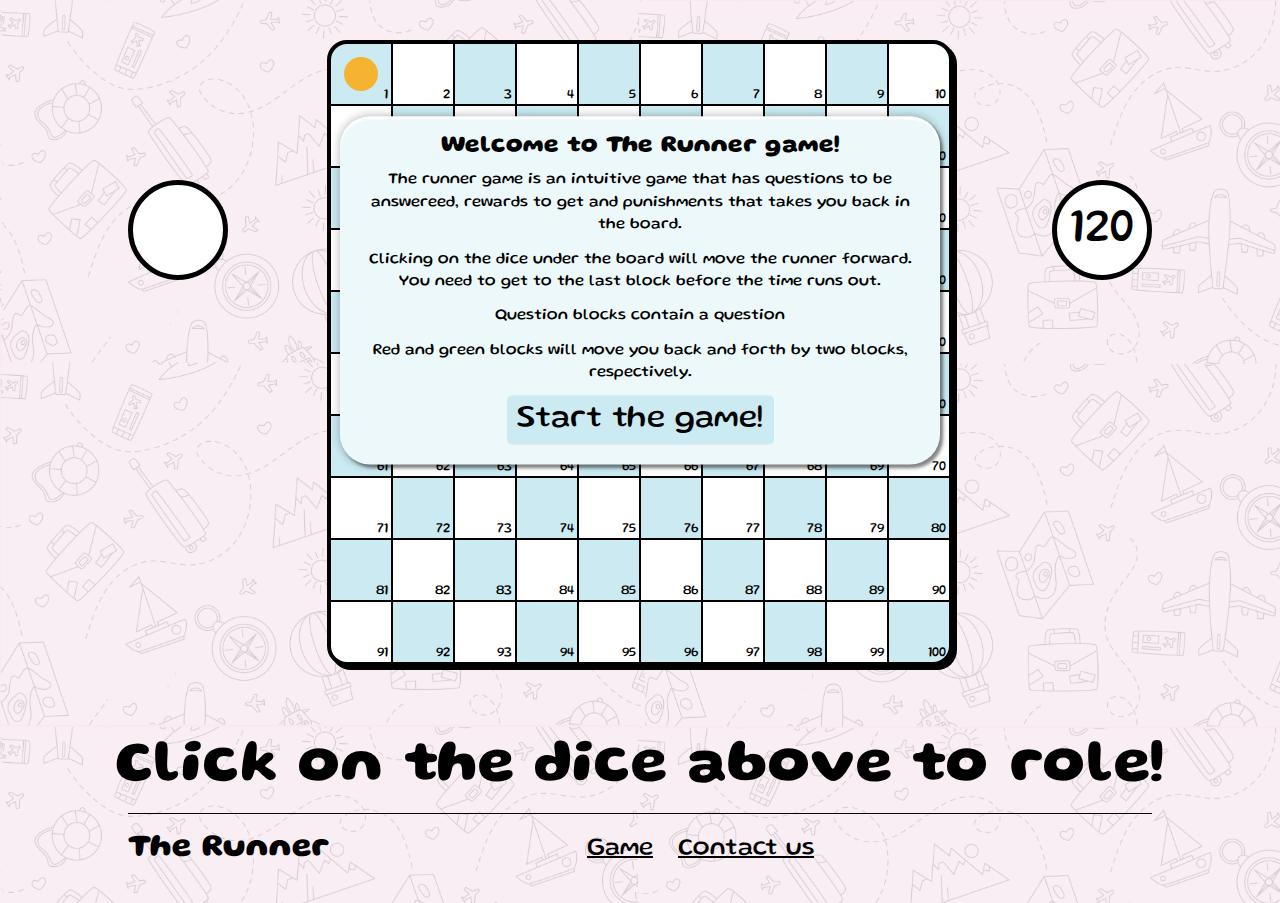
==== commit 10d5ef46: "Edit the text under dice in readme" ====
--- a/index.html
+++ b/index.html
@@ -170,7 +170,7 @@
                     <i class="fas fa-dice fa-5x"></i>
                 </button>
                 <div>
-                    <h1>Click on the dice above to role it!</h1>
+                    <h1>Click on the dice above to role!</h1>
                 </div>
             </section>
             <section>
